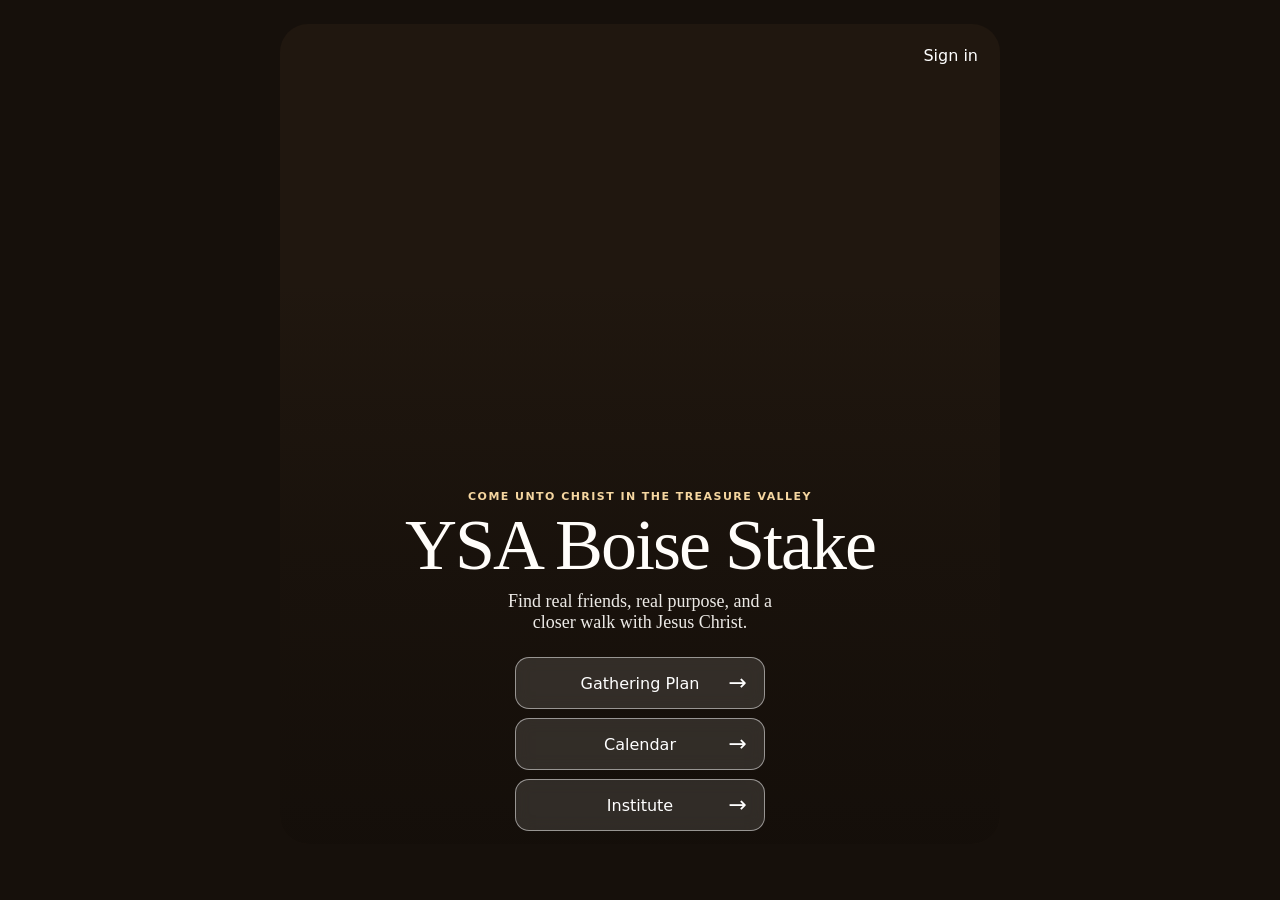
==== index.html @ c9f5b4c1 "Connect index.html to calendar accounts" ====
<!doctype html>
<html lang="en">
<head>
  <meta charset="UTF-8" />
  <meta name="viewport" content="width=device-width, initial-scale=1.0" />
  <meta name="theme-color" content="#1f1710" />
  <title>YSA Boise Stake</title>
  <style>
    :root{--ink:#fffdfa}*{box-sizing:border-box}html,body{margin:0;min-height:100%;font-family:ui-rounded,"Avenir Next",Avenir,system-ui,sans-serif;background:#20170f;color:var(--ink)}body{min-height:100svh}.hero{isolation:isolate;min-height:100svh;display:flex;flex-direction:column;align-items:center;justify-content:flex-end;padding:28px 22px 18px;position:relative;overflow:hidden;background:#20170f;text-align:center}.hero:before{content:"";position:absolute;z-index:-2;inset:0;background:url("https://www.churchofjesuschrist.org/imgs/74e791bd621264588bd00e0cc2fa0573435582fd/full/!1200,/0/default") center center/cover no-repeat}.hero:after{content:"";position:absolute;z-index:-1;inset:0;background:linear-gradient(0deg,rgba(17,12,8,.78) 0%,rgba(17,12,8,.46) 36%,transparent 69%)}.signin{position:absolute;top:22px;right:22px;padding:0;background:transparent;border:0;color:#fff;font:500 16px ui-rounded,"Avenir Next",Avenir,system-ui,sans-serif}.content{display:flex;flex-direction:column;align-items:center;width:100%}.eyebrow{margin:0 0 12px;color:#f5d6a0;font-size:11px;font-weight:750;letter-spacing:1.45px;text-transform:uppercase}.hero h1{margin:0;max-width:100%;font-family:Georgia,"Times New Roman",serif;font-size:clamp(40px,11vw,58px);font-weight:400;line-height:1;letter-spacing:-2px;white-space:nowrap}.hero p{max-width:300px;margin:17px 0 23px;font-family:Georgia,"Times New Roman",serif;font-size:18px;font-weight:400;line-height:1.2;color:rgba(255,253,250,.92)}.links{display:grid;gap:9px;width:min(76%,250px)}.link{position:relative;display:flex;align-items:center;justify-content:center;min-height:52px;padding:0 17px;border:1px solid rgba(255,255,255,.5);border-radius:14px;background:rgba(255,255,255,.12);backdrop-filter:blur(8px);color:#fff;text-decoration:none;font-size:16px;font-weight:520;transition:transform .16s,background .16s}.link:active{transform:scale(.98)}.arrow{position:absolute;right:17px;font-size:22px;line-height:1;font-weight:300}@media(min-width:700px){body{padding:24px;background:#16100b}.hero{max-width:720px;min-height:820px;margin:auto;border-radius:28px}.hero h1{font-size:72px}}
  </style>
  <style>.hero:before{background-position:calc(50% + 10px) center}.content{transform:translateY(5px)}.eyebrow{margin-bottom:6px}.hero p{margin-top:10px}</style>
</head>
<body>
  <main class="hero"><button class="signin" type="button" onclick="location.href='admin.html'">Sign in</button><div class="content">
    <div class="eyebrow">Come unto Christ in the Treasure Valley</div>
    <h1>YSA Boise Stake</h1>
    <p>Find real friends, real purpose, and a closer walk with Jesus Christ.</p>
    <nav class="links" aria-label="YSA Boise Stake resources">
      <a class="link" href="https://boise-ysa-gathering-plan.pplx.app/" target="_blank" rel="noopener">Gathering Plan <span class="arrow">→</span></a>
      <a class="link" href="calendar.html">Calendar <span class="arrow">→</span></a>
      <a class="link" href="https://myinstitute.churchofjesuschrist.org/institute/24997" target="_blank" rel="noopener">Institute <span class="arrow">→</span></a>
    </nav></div>
  </main>
</body>
</html>
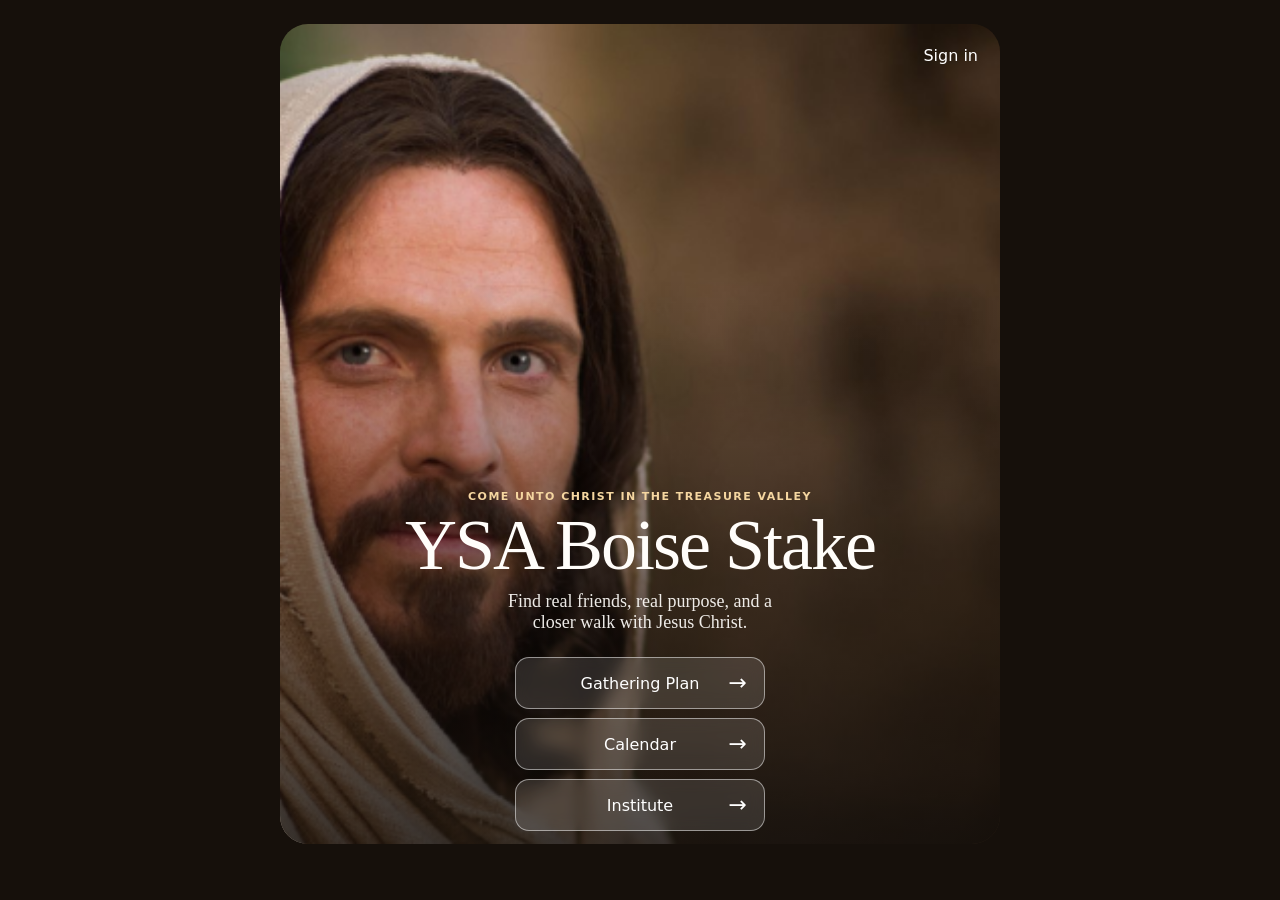
==== commit ea43b995: "Use chirst.png for desktop and portrait for phones" ====
--- a/index.html
+++ b/index.html
@@ -9,6 +9,8 @@
     :root{--ink:#fffdfa}*{box-sizing:border-box}html,body{margin:0;min-height:100%;font-family:ui-rounded,"Avenir Next",Avenir,system-ui,sans-serif;background:#20170f;color:var(--ink)}body{min-height:100svh}.hero{isolation:isolate;min-height:100svh;display:flex;flex-direction:column;align-items:center;justify-content:flex-end;padding:28px 22px 18px;position:relative;overflow:hidden;background:#20170f;text-align:center}.hero:before{content:"";position:absolute;z-index:-2;inset:0;background:url("https://www.churchofjesuschrist.org/imgs/74e791bd621264588bd00e0cc2fa0573435582fd/full/!1200,/0/default") center center/cover no-repeat}.hero:after{content:"";position:absolute;z-index:-1;inset:0;background:linear-gradient(0deg,rgba(17,12,8,.78) 0%,rgba(17,12,8,.46) 36%,transparent 69%)}.signin{position:absolute;top:22px;right:22px;padding:0;background:transparent;border:0;color:#fff;font:500 16px ui-rounded,"Avenir Next",Avenir,system-ui,sans-serif}.content{display:flex;flex-direction:column;align-items:center;width:100%}.eyebrow{margin:0 0 12px;color:#f5d6a0;font-size:11px;font-weight:750;letter-spacing:1.45px;text-transform:uppercase}.hero h1{margin:0;max-width:100%;font-family:Georgia,"Times New Roman",serif;font-size:clamp(40px,11vw,58px);font-weight:400;line-height:1;letter-spacing:-2px;white-space:nowrap}.hero p{max-width:300px;margin:17px 0 23px;font-family:Georgia,"Times New Roman",serif;font-size:18px;font-weight:400;line-height:1.2;color:rgba(255,253,250,.92)}.links{display:grid;gap:9px;width:min(76%,250px)}.link{position:relative;display:flex;align-items:center;justify-content:center;min-height:52px;padding:0 17px;border:1px solid rgba(255,255,255,.5);border-radius:14px;background:rgba(255,255,255,.12);backdrop-filter:blur(8px);color:#fff;text-decoration:none;font-size:16px;font-weight:520;transition:transform .16s,background .16s}.link:active{transform:scale(.98)}.arrow{position:absolute;right:17px;font-size:22px;line-height:1;font-weight:300}@media(min-width:700px){body{padding:24px;background:#16100b}.hero{max-width:720px;min-height:820px;margin:auto;border-radius:28px}.hero h1{font-size:72px}}
   </style>
   <style>.hero:before{background-position:calc(50% + 10px) center}.content{transform:translateY(5px)}.eyebrow{margin-bottom:6px}.hero p{margin-top:10px}</style>
+  <style>@media(max-width:699px){.hero:before{background-image:url('assets/pictures_of_jesus_phone.png');background-position:center top}}</style>
+  <style>@media(min-width:700px){.hero:before{background-image:url('assets/chirst.png');background-position:center}}</style>
 </head>
 <body>
   <main class="hero"><button class="signin" type="button" onclick="location.href='admin.html'">Sign in</button><div class="content">
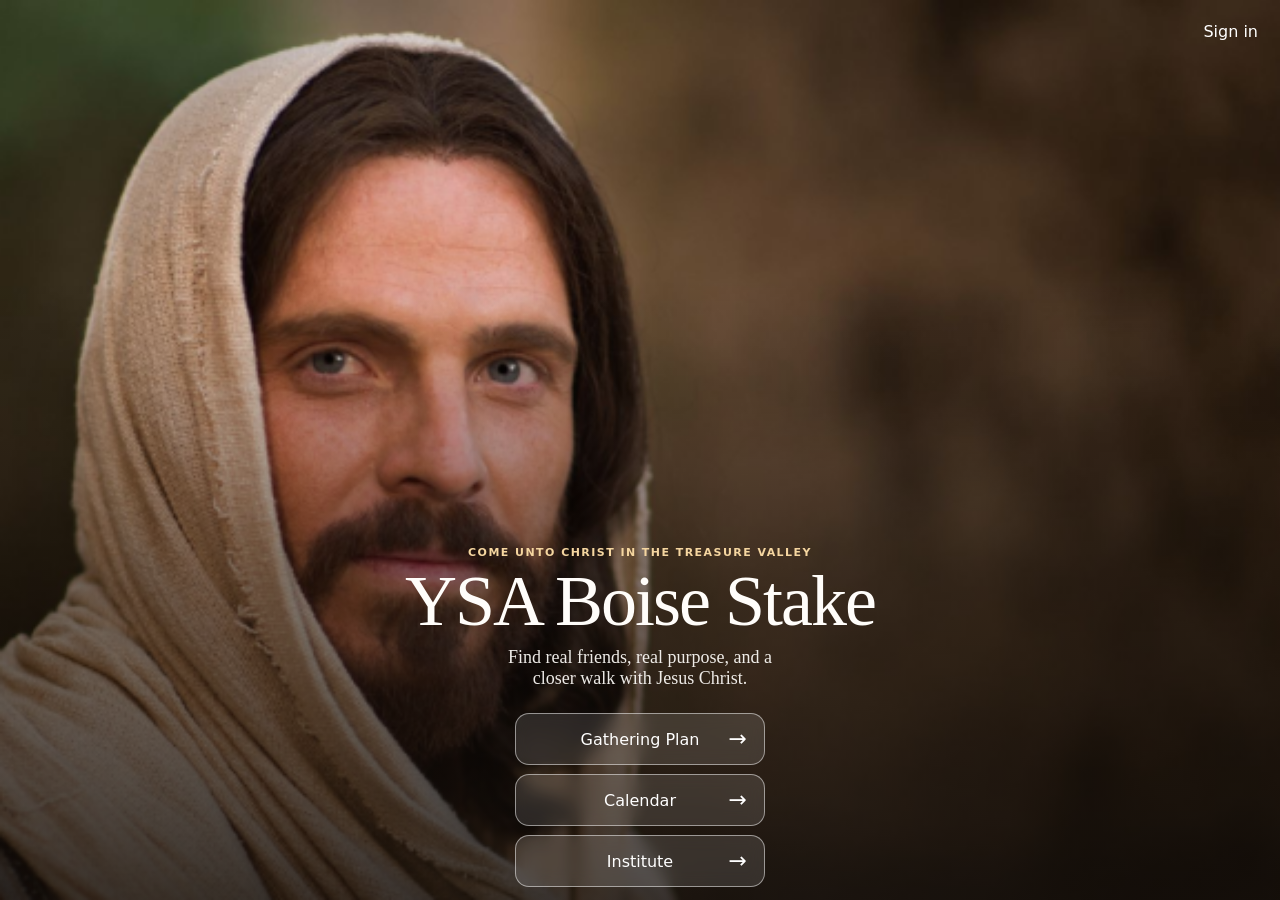
==== commit a6c00973: "Fill the desktop viewport with the landing page hero" ====
--- a/index.html
+++ b/index.html
@@ -10,7 +10,7 @@
   </style>
   <style>.hero:before{background-position:calc(50% + 10px) center}.content{transform:translateY(5px)}.eyebrow{margin-bottom:6px}.hero p{margin-top:10px}</style>
   <style>@media(max-width:699px){.hero:before{background-image:url('assets/pictures_of_jesus_phone.png');background-position:center top}}</style>
-  <style>@media(min-width:700px){.hero:before{background-image:url('assets/chirst.png');background-position:center}}</style>
+  <style>@media(min-width:700px){body{padding:0}.hero{width:100%;max-width:none;min-height:100svh;margin:0;border-radius:0}.hero:before{background-image:url('assets/chirst.png');background-position:center}}</style>
 </head>
 <body>
   <main class="hero"><button class="signin" type="button" onclick="location.href='admin.html'">Sign in</button><div class="content">
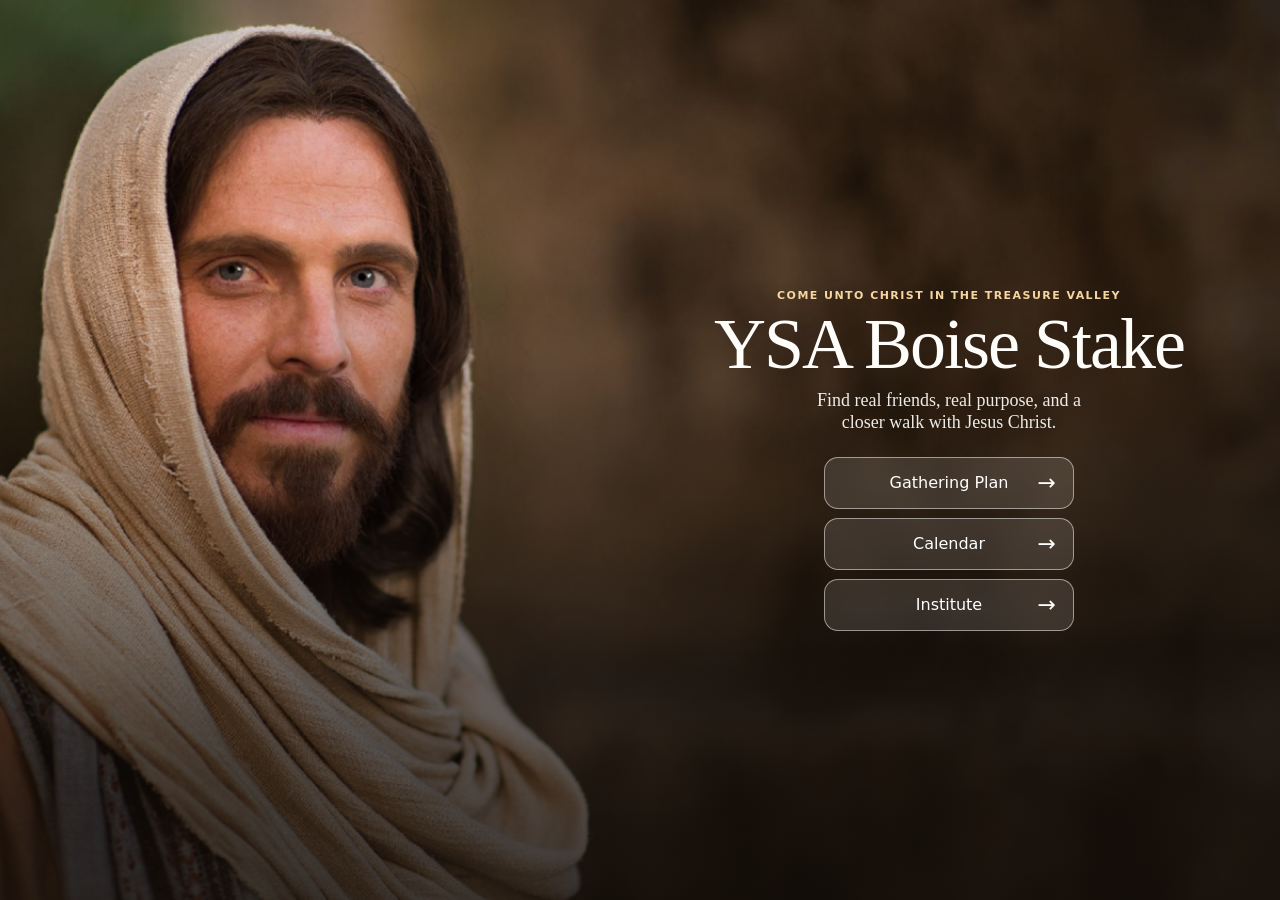
==== commit b7bfae2a: "Refine responsive hero layout" ====
--- a/index.html
+++ b/index.html
@@ -6,14 +6,14 @@
   <meta name="theme-color" content="#1f1710" />
   <title>YSA Boise Stake</title>
   <style>
-    :root{--ink:#fffdfa}*{box-sizing:border-box}html,body{margin:0;min-height:100%;font-family:ui-rounded,"Avenir Next",Avenir,system-ui,sans-serif;background:#20170f;color:var(--ink)}body{min-height:100svh}.hero{isolation:isolate;min-height:100svh;display:flex;flex-direction:column;align-items:center;justify-content:flex-end;padding:28px 22px 18px;position:relative;overflow:hidden;background:#20170f;text-align:center}.hero:before{content:"";position:absolute;z-index:-2;inset:0;background:url("https://www.churchofjesuschrist.org/imgs/74e791bd621264588bd00e0cc2fa0573435582fd/full/!1200,/0/default") center center/cover no-repeat}.hero:after{content:"";position:absolute;z-index:-1;inset:0;background:linear-gradient(0deg,rgba(17,12,8,.78) 0%,rgba(17,12,8,.46) 36%,transparent 69%)}.signin{position:absolute;top:22px;right:22px;padding:0;background:transparent;border:0;color:#fff;font:500 16px ui-rounded,"Avenir Next",Avenir,system-ui,sans-serif}.content{display:flex;flex-direction:column;align-items:center;width:100%}.eyebrow{margin:0 0 12px;color:#f5d6a0;font-size:11px;font-weight:750;letter-spacing:1.45px;text-transform:uppercase}.hero h1{margin:0;max-width:100%;font-family:Georgia,"Times New Roman",serif;font-size:clamp(40px,11vw,58px);font-weight:400;line-height:1;letter-spacing:-2px;white-space:nowrap}.hero p{max-width:300px;margin:17px 0 23px;font-family:Georgia,"Times New Roman",serif;font-size:18px;font-weight:400;line-height:1.2;color:rgba(255,253,250,.92)}.links{display:grid;gap:9px;width:min(76%,250px)}.link{position:relative;display:flex;align-items:center;justify-content:center;min-height:52px;padding:0 17px;border:1px solid rgba(255,255,255,.5);border-radius:14px;background:rgba(255,255,255,.12);backdrop-filter:blur(8px);color:#fff;text-decoration:none;font-size:16px;font-weight:520;transition:transform .16s,background .16s}.link:active{transform:scale(.98)}.arrow{position:absolute;right:17px;font-size:22px;line-height:1;font-weight:300}@media(min-width:700px){body{padding:24px;background:#16100b}.hero{max-width:720px;min-height:820px;margin:auto;border-radius:28px}.hero h1{font-size:72px}}
+    :root{--ink:#fffdfa}*{box-sizing:border-box}html,body{margin:0;min-height:100%;font-family:ui-rounded,"Avenir Next",Avenir,system-ui,sans-serif;background:#20170f;color:var(--ink)}body{min-height:100svh}.hero{isolation:isolate;min-height:100svh;display:flex;flex-direction:column;align-items:center;justify-content:flex-end;padding:28px 22px 18px;position:relative;overflow:hidden;background:#20170f;text-align:center}.hero:before{content:"";position:absolute;z-index:-2;inset:0;background:url("https://www.churchofjesuschrist.org/imgs/74e791bd621264588bd00e0cc2fa0573435582fd/full/!1200,/0/default") center center/cover no-repeat}.hero:after{content:"";position:absolute;z-index:-1;inset:0;background:linear-gradient(0deg,rgba(17,12,8,.78) 0%,rgba(17,12,8,.46) 36%,transparent 69%)}.content{display:flex;flex-direction:column;align-items:center;width:100%}.eyebrow{margin:0 0 12px;color:#f5d6a0;font-size:11px;font-weight:750;letter-spacing:1.45px;text-transform:uppercase}.hero h1{margin:0;max-width:100%;font-family:Georgia,"Times New Roman",serif;font-size:clamp(40px,11vw,58px);font-weight:400;line-height:1;letter-spacing:-2px;white-space:nowrap}.hero p{max-width:300px;margin:17px 0 23px;font-family:Georgia,"Times New Roman",serif;font-size:18px;font-weight:400;line-height:1.2;color:rgba(255,253,250,.92)}.links{display:grid;gap:9px;width:min(76%,250px)}.link{position:relative;display:flex;align-items:center;justify-content:center;min-height:52px;padding:0 17px;border:1px solid rgba(255,255,255,.5);border-radius:14px;background:rgba(255,255,255,.12);backdrop-filter:blur(8px);color:#fff;text-decoration:none;font-size:16px;font-weight:520;transition:transform .16s,background .16s}.link:active{transform:scale(.98)}.arrow{position:absolute;right:17px;font-size:22px;line-height:1;font-weight:300}@media(min-width:700px){body{padding:24px;background:#16100b}.hero{max-width:720px;min-height:820px;margin:auto;border-radius:28px}.hero h1{font-size:72px}}
   </style>
   <style>.hero:before{background-position:calc(50% + 10px) center}.content{transform:translateY(5px)}.eyebrow{margin-bottom:6px}.hero p{margin-top:10px}</style>
-  <style>@media(max-width:699px){.hero:before{background-image:url('assets/pictures_of_jesus_phone.png');background-position:center top}}</style>
-  <style>@media(min-width:700px){body{padding:0}.hero{width:100%;max-width:none;min-height:100svh;margin:0;border-radius:0}.hero:before{background-image:url('assets/chirst.png');background-position:center}}</style>
+  <style>@media(max-width:699px){.hero:before{background-image:url('assets/phone_jesus.png');background-position:center top}}</style>
+  <style>@media(min-width:700px){body{padding:0}.hero{width:100%;max-width:none;min-height:100svh;margin:0;border-radius:0;justify-content:center}.hero:before{background-image:url('assets/chirst.png');background-position:center}.content{align-self:flex-end;width:50%}}</style>
 </head>
 <body>
-  <main class="hero"><button class="signin" type="button" onclick="location.href='admin.html'">Sign in</button><div class="content">
+  <main class="hero"><div class="content">
     <div class="eyebrow">Come unto Christ in the Treasure Valley</div>
     <h1>YSA Boise Stake</h1>
     <p>Find real friends, real purpose, and a closer walk with Jesus Christ.</p>
